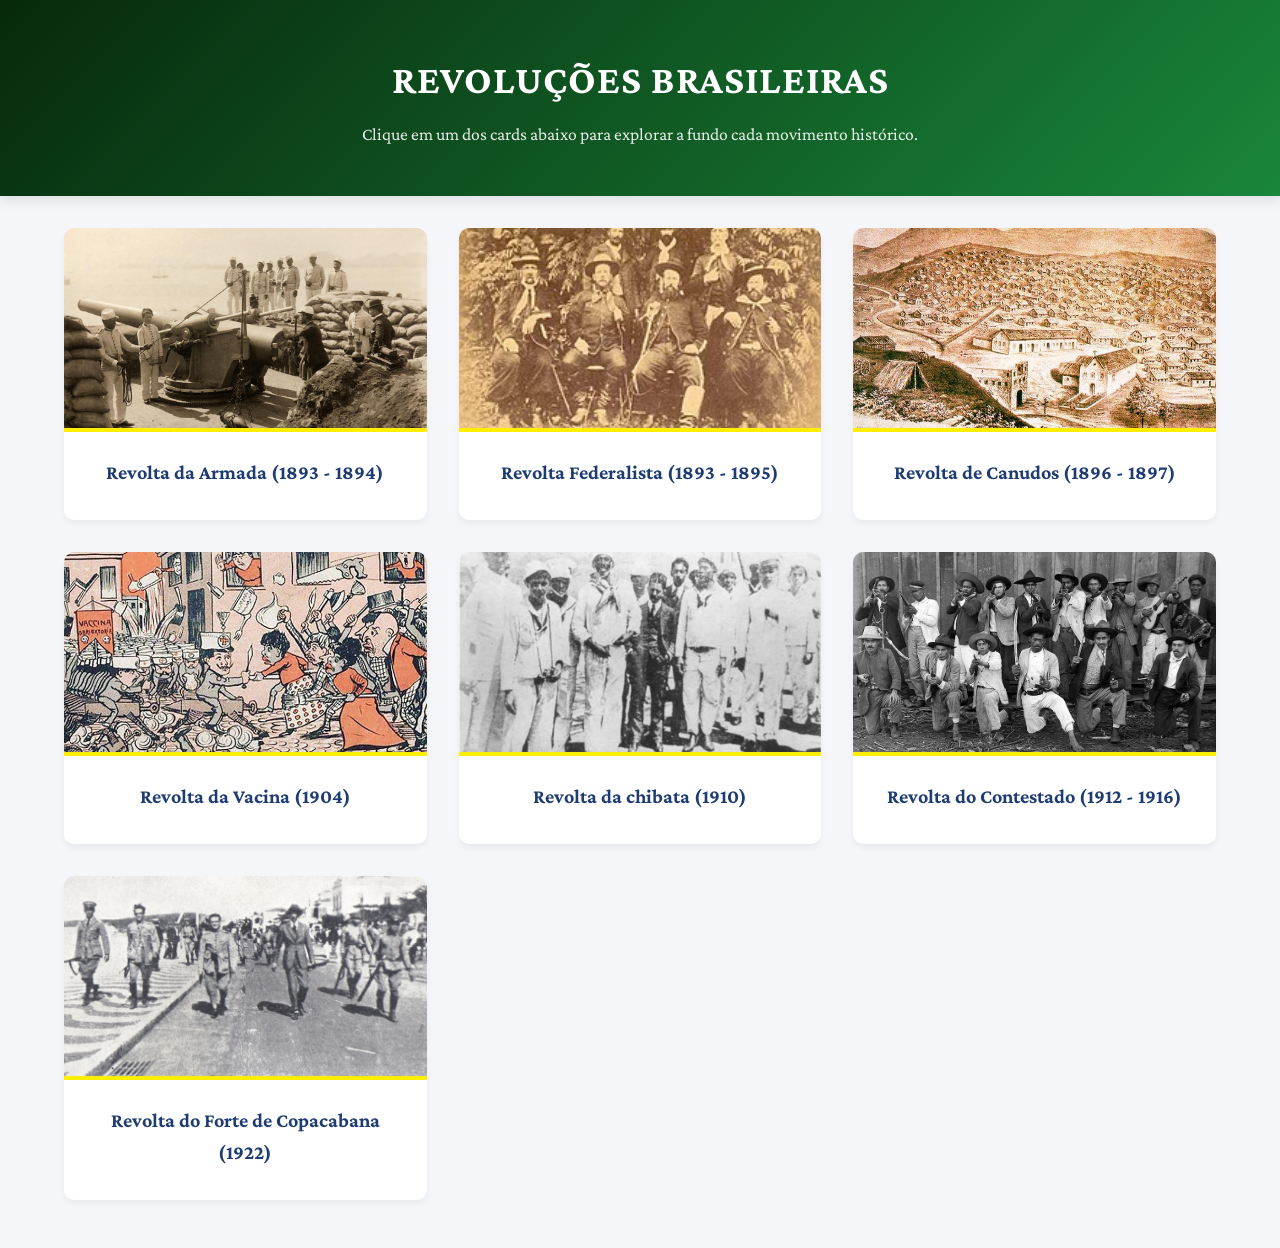
==== index.html @ 65ee49f2 "Add files via upload" ====
<!DOCTYPE html>
<html lang="pt-BR">
<head>
    <meta charset="UTF-8">
    <meta name="viewport" content="width=device-width, initial-scale=1.0">
    <title>Trabalho de História: Revoluções Brasileiras</title>
      <link rel="stylesheet" href="style2.css">
      <link href="https://fonts.googleapis.com/css2?family=UnifrakturMaguntia&family=Playfair+Display:ital,wght@0,400;0,700;0,900;1,400&family=Libre+Baskerville:ital,wght@0,400;0,700;1,400&display=swap" rel="stylesheet">
  <link href="https://fonts.googleapis.com/css2?family=Bodoni+Moda:ital,opsz,wght@0,6..96,400..900;1,6..96,400..900&family=Cormorant+Garamond:ital,wght@0,300..700;1,300..700&family=GFS+Didot&family=Libre+Bodoni:ital,wght@0,400..700;1,400..700&family=Lora:ital,wght@0,400..700;1,400..700&display=swap" rel="stylesheet">
  <link href="https://fonts.googleapis.com/css2?family=Playfair+Display:wght@400;700;900&family=Crimson+Pro:ital,wght@0,300;0,400;0,600;1,400&display=swap" rel="stylesheet" />

</head>
<body>

    <header>
        <h1>Revoluções Brasileiras</h1>
        <p>Clique em um dos cards abaixo para explorar a fundo cada movimento histórico.</p>
    </header>

    <main class="container">
        <section class="revolucoes-grid">

            <!-- CARD 1 -->
            <a href="https://davidev001.github.io/TrabalhoReal/#">
                <article class="revolucao-card">
                    <div class="img-container">
                        <img src="fotos/Revolta armada.jpg" alt="Revolta da Armada">
                    </div>
                    <div class="card-body">
                        <h2>Revolta da Armada (1893 - 1894)</h2>
                    </div>
                </article>
            </a>
            <!-- CARD 2 -->
            <a href="https://davidev001.github.io/TrabalhoReal/?aba=Revolta+Federalista">
                <article class="revolucao-card">
                    <div class="img-container">
                        <img src="fotos/Revolta federalista.jpg" alt="Conjuração Baiana">
                    </div>
                    <div class="card-body">
                        <h2>Revolta Federalista (1893 - 1895)</h2>
                    </div>
                </article>
            </a>

            <!-- CARD 3 -->
            <a href="https://davidev001.github.io/TrabalhoReal/?aba=Revolta+de+Canudos">
                <article class="revolucao-card">
                    <div class="img-container">
                        <img src="fotos/Canudos.png" alt="Revolução Pernambucana">
                    </div>
                    <div class="card-body">
                        <h2>Revolta de Canudos (1896 - 1897)</h2>
                    </div>
                </article>
            </a>

            <!-- CARD 4 -->
            <a href="https://davidev001.github.io/TrabalhoReal/?aba=Revolta+da+Vacina">
                <article class="revolucao-card">
                    <div class="img-container">
                        <img src="fotos/Vacina.png" alt="Confederação do Equador">
                    </div>
                    <div class="card-body">
                        <h2>Revolta da Vacina (1904)</h2>
                    </div>
                </article>
            </a>

            <!-- CARD 5 -->
            <a href="https://davidev001.github.io/TrabalhoReal/?aba=Revolta+da+Chibata">
                <article class="revolucao-card">
                    <div class="img-container">
                        <img src="fotos/chibatarevolta.jpg" alt="Guerra dos Farrapos">
                    </div>
                    <div class="card-body">
                        <h2>Revolta da chibata (1910)</h2>
                    </div>
                </article>
            </a>

            <!-- CARD 6 -->
            <a href="https://davidev001.github.io/TrabalhoReal/?aba=Revolta+do+Contestado">
                <article class="revolucao-card">
                    <div class="img-container">
                        <img src="fotos/imagem_materia.png" alt="Revolução de 1930">
                    </div>
                    <div class="card-body">
                        <h2>Revolta do Contestado (1912 - 1916)</h2>
                    </div>
                </article>
            </a>

            <!-- CARD 7 -->
            <a href="https://davidev001.github.io/TrabalhoReal/#Copacabanatotal">
                <article class="revolucao-card">
                    <div class="img-container">
                        <img src="fotos/Os_18_do_Forte.jpg" alt="Revolução Constitucionalista de 1932">
                    </div>
                    <div class="card-body">
                        <h2>Revolta do Forte de Copacabana (1922)</h2>
                    </div>
                </article>
            </a>

        </section>
    </main>

</body>
</html>
---- style2.css ----
/* Configurações Gerais de Estilo */
        * {
            margin: 0;
            padding: 0;
            box-sizing: border-box;
            font-family: 'Segoe UI', Tahoma, Geneva, Verdana, sans-serif;
        }

        body {
            background-color: #f4f6f9;
            color: #333;
            line-height: 1.6;
        }

        /* Cabeçalho */
        header {
            background: linear-gradient(135deg, #07290c 0%, #19863a 100%);
            color: #fff;
            text-align: center;
            padding: 3rem 1rem;
            margin-bottom: 2rem;
            box-shadow: 0 4px 12px rgba(0, 0, 0, 0.1);
        }

        header h1 {
            font-size: 2.5rem;
            margin-bottom: 0.5rem;
            text-transform: uppercase;
            letter-spacing: 1px;
            font-family: 'Crimson Pro', serif;
        }

        h2{
              font-family: 'Crimson Pro', serif;
        }

        header p {
            font-size: 1.1rem;
            opacity: 0.9;
            font-family: 'Crimson Pro', serif;
        }

        /* Container Principal */
        .container {
            max-width: 1200px;
            margin: 0 auto;
            padding: 0 1.5rem;
        }

        /* Grid das 7 Revoluções */
        .revolucoes-grid {
            display: grid;
            grid-template-columns: repeat(auto-fit, minmax(280px, 1fr));
            gap: 2rem;
            padding-bottom: 3rem;
        }

        /* Estilização dos Links/Cards */
        .card-link {
            text-decoration: none;
            color: inherit;
            display: block;
        }

        .revolucao-card {
            background-color: #fff;
            border-radius: 10px;
            overflow: hidden;
            box-shadow: 0 4px 6px rgba(0, 0, 0, 0.05);
            transition: transform 0.3s ease, box-shadow 0.3s ease;
            height: 100%;
            display: flex;
            flex-direction: column;
        }

        /* Efeito ao passar o mouse */
        .card-link:hover .revolucao-card {
            transform: translateY(-8px);
            box-shadow: 0 12px 20px rgba(0, 0, 0, 0.15);
        }

        /* Espaço para as Fotos */
        .img-container {
            width: 100%;
            height: 200px;
            background-color: #e2e8f0; /* Cor de fundo caso a imagem suma ou falhe */
            position: relative;
            overflow: hidden;
        }

        .img-container img {
            width: 100%;
            height: 100%;
            object-fit: cover; /* Garante que a foto preencha o espaço sem distorcer */
            transition: transform 0.3s ease;
        }

        .card-link:hover .img-container img {
            transform: scale(1.05); /* Zoom sutil na imagem ao passar o mouse */
        }

        /* Texto do Card */
        .card-body {
            padding: 1.5rem;
            text-align: center;
            flex-grow: 1;
            display: flex;
            flex-direction: column;
            justify-content: center;
            border-top: 4px solid #ffee00;
        }

        .card-body h2 {
            font-size: 1.25rem;
            color: #1e3c72;
            margin-bottom: 0.5rem;
        }

        /* Remove a linha de baixo de todos os links */
a {
    text-decoration: none;
    color: inherit; /* Opcional: faz o texto herdar a cor original dele e não ficar azul */
}
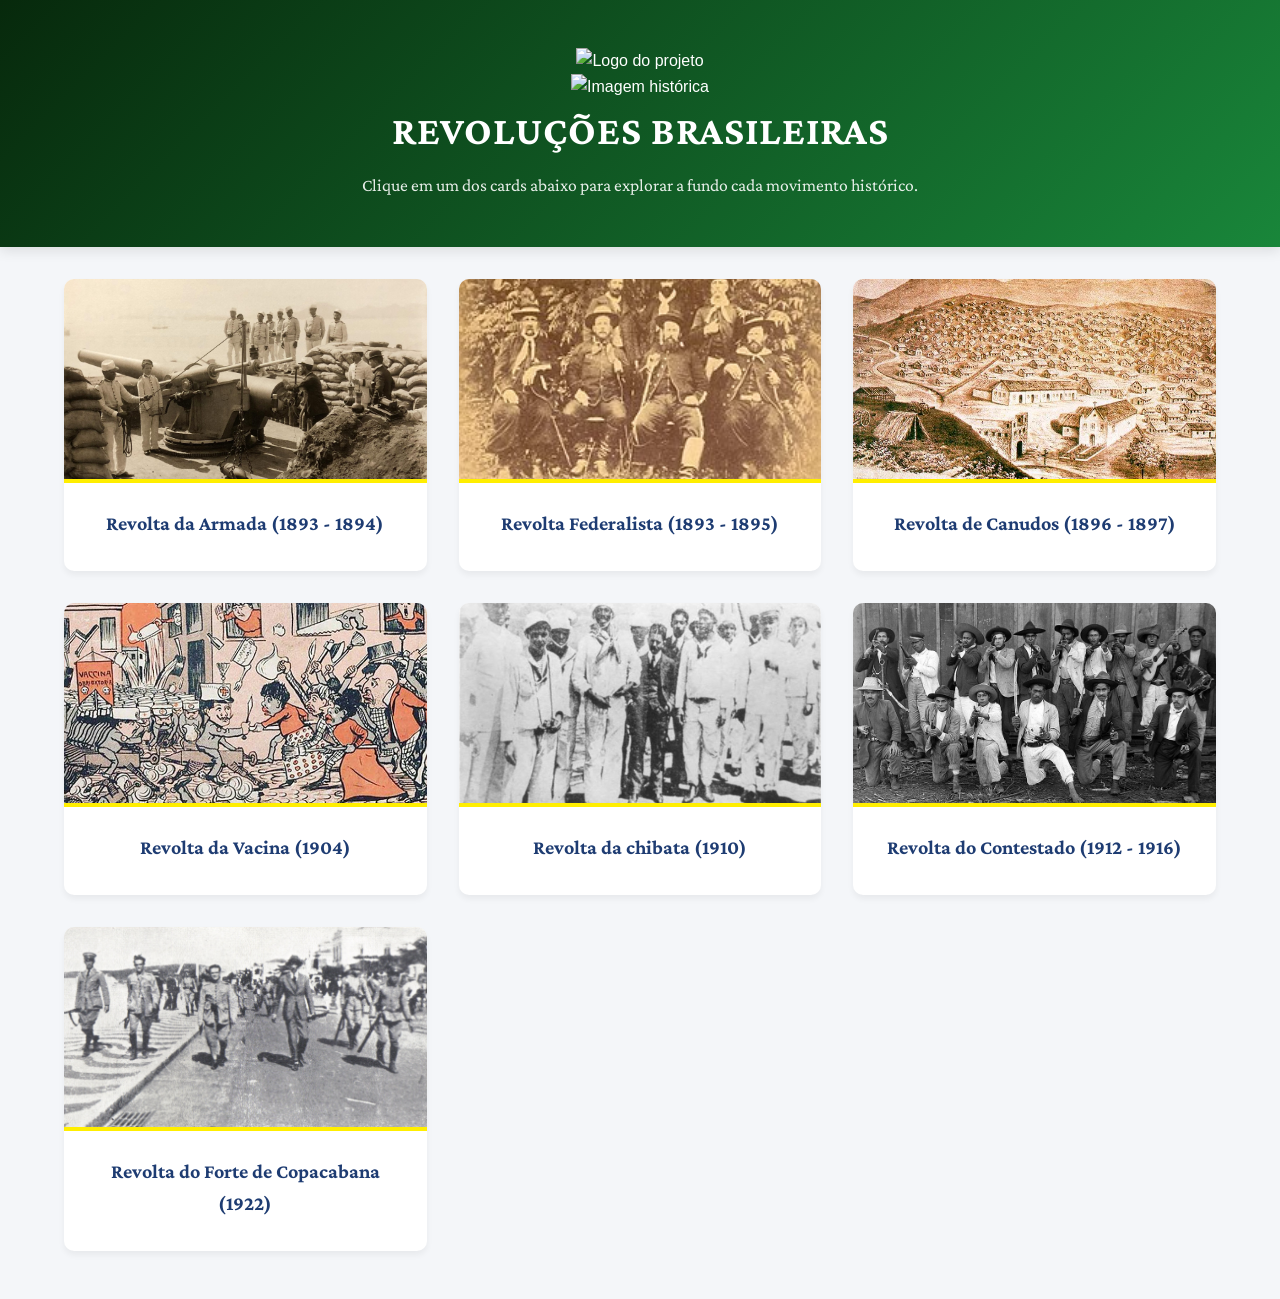
==== commit c56e64da: "Update index.html" ====
--- a/index.html
+++ b/index.html
@@ -4,24 +4,36 @@
     <meta charset="UTF-8">
     <meta name="viewport" content="width=device-width, initial-scale=1.0">
     <title>Trabalho de História: Revoluções Brasileiras</title>
-      <link rel="stylesheet" href="style2.css">
-      <link href="https://fonts.googleapis.com/css2?family=UnifrakturMaguntia&family=Playfair+Display:ital,wght@0,400;0,700;0,900;1,400&family=Libre+Baskerville:ital,wght@0,400;0,700;1,400&display=swap" rel="stylesheet">
-  <link href="https://fonts.googleapis.com/css2?family=Bodoni+Moda:ital,opsz,wght@0,6..96,400..900;1,6..96,400..900&family=Cormorant+Garamond:ital,wght@0,300..700;1,300..700&family=GFS+Didot&family=Libre+Bodoni:ital,wght@0,400..700;1,400..700&family=Lora:ital,wght@0,400..700;1,400..700&display=swap" rel="stylesheet">
-  <link href="https://fonts.googleapis.com/css2?family=Playfair+Display:wght@400;700;900&family=Crimson+Pro:ital,wght@0,300;0,400;0,600;1,400&display=swap" rel="stylesheet" />
-
+    <link rel="stylesheet" href="style2.css">
+    <link href="https://fonts.googleapis.com/css2?family=UnifrakturMaguntia&family=Playfair+Display:ital,wght@0,400;0,700;0,900;1,400&family=Libre+Baskerville:ital,wght@0,400;0,700;1,400&display=swap" rel="stylesheet">
+    <link href="https://fonts.googleapis.com/css2?family=Bodoni+Moda:ital,opsz,wght@0,6..96,400..900;1,6..96,400..900&family=Cormorant+Garamond:ital,wght@0,300..700;1,300..700&family=GFS+Didot&family=Libre+Bodoni:ital,wght@0,400..700;1,400..700&family=Lora:ital,wght@0,400..700;1,400..700&display=swap" rel="stylesheet">
+    <link href="https://fonts.googleapis.com/css2?family=Playfair+Display:wght@400;700;900&family=Crimson+Pro:ital,wght@0,300;0,400;0,600;1,400&display=swap" rel="stylesheet" />
 </head>
 <body>
 
     <header>
-        <h1>Revoluções Brasileiras</h1>
-        <p>Clique em um dos cards abaixo para explorar a fundo cada movimento histórico.</p>
+        <!-- Fotos posicionadas à esquerda -->
+        <div class="container-fotos-esquerda">
+            <div class="moldura-foto">
+                <img src="fotos/logo 2.jpg" alt="Logo do projeto">
+            </div>
+            <div class="moldura-foto">
+                <img src="fotos/images.png" alt="Imagem histórica">
+            </div>
+        </div>
+
+        <!-- Títulos do cabeçalho -->
+        <div class="header-texto">
+            <h1>Revoluções Brasileiras</h1>
+            <p>Clique em um dos cards abaixo para explorar a fundo cada movimento histórico.</p>
+        </div>
     </header>
 
     <main class="container">
         <section class="revolucoes-grid">
 
             <!-- CARD 1 -->
-            <a href="https://davidev001.github.io/TrabalhoReal/#">
+            <a class="card-link" href="https://davidev001.github.io/TrabalhoReal/#">
                 <article class="revolucao-card">
                     <div class="img-container">
                         <img src="fotos/Revolta armada.jpg" alt="Revolta da Armada">
@@ -31,11 +43,12 @@
                     </div>
                 </article>
             </a>
+
             <!-- CARD 2 -->
-            <a href="https://davidev001.github.io/TrabalhoReal/?aba=Revolta+Federalista">
+            <a class="card-link" href="https://davidev001.github.io/TrabalhoReal/?aba=Revolta+Federalista">
                 <article class="revolucao-card">
                     <div class="img-container">
-                        <img src="fotos/Revolta federalista.jpg" alt="Conjuração Baiana">
+                        <img src="fotos/Revolta federalista.jpg" alt="Revolta Federalista">
                     </div>
                     <div class="card-body">
                         <h2>Revolta Federalista (1893 - 1895)</h2>
@@ -44,10 +57,10 @@
             </a>
 
             <!-- CARD 3 -->
-            <a href="https://davidev001.github.io/TrabalhoReal/?aba=Revolta+de+Canudos">
+            <a class="card-link" href="https://davidev001.github.io/TrabalhoReal/?aba=Revolta+de+Canudos">
                 <article class="revolucao-card">
                     <div class="img-container">
-                        <img src="fotos/Canudos.png" alt="Revolução Pernambucana">
+                        <img src="fotos/Canudos.png" alt="Revolta de Canudos">
                     </div>
                     <div class="card-body">
                         <h2>Revolta de Canudos (1896 - 1897)</h2>
@@ -56,10 +69,10 @@
             </a>
 
             <!-- CARD 4 -->
-            <a href="https://davidev001.github.io/TrabalhoReal/?aba=Revolta+da+Vacina">
+            <a class="card-link" href="https://davidev001.github.io/TrabalhoReal/?aba=Revolta+da+Vacina">
                 <article class="revolucao-card">
                     <div class="img-container">
-                        <img src="fotos/Vacina.png" alt="Confederação do Equador">
+                        <img src="fotos/Vacina.png" alt="Revolta da Vacina">
                     </div>
                     <div class="card-body">
                         <h2>Revolta da Vacina (1904)</h2>
@@ -68,10 +81,10 @@
             </a>
 
             <!-- CARD 5 -->
-            <a href="https://davidev001.github.io/TrabalhoReal/?aba=Revolta+da+Chibata">
+            <a class="card-link" href="https://davidev001.github.io/TrabalhoReal/?aba=Revolta+da+Chibata">
                 <article class="revolucao-card">
                     <div class="img-container">
-                        <img src="fotos/chibatarevolta.jpg" alt="Guerra dos Farrapos">
+                        <img src="fotos/chibatarevolta.jpg" alt="Revolta da Chibata">
                     </div>
                     <div class="card-body">
                         <h2>Revolta da chibata (1910)</h2>
@@ -80,10 +93,10 @@
             </a>
 
             <!-- CARD 6 -->
-            <a href="https://davidev001.github.io/TrabalhoReal/?aba=Revolta+do+Contestado">
+            <a class="card-link" href="https://davidev001.github.io/TrabalhoReal/?aba=Revolta+do+Contestado">
                 <article class="revolucao-card">
                     <div class="img-container">
-                        <img src="fotos/imagem_materia.png" alt="Revolução de 1930">
+                        <img src="fotos/imagem_materia.png" alt="Revolta do Contestado">
                     </div>
                     <div class="card-body">
                         <h2>Revolta do Contestado (1912 - 1916)</h2>
@@ -92,10 +105,10 @@
             </a>
 
             <!-- CARD 7 -->
-            <a href="https://davidev001.github.io/TrabalhoReal/#Copacabanatotal">
+            <a class="card-link" href="https://davidev001.github.io/TrabalhoReal/#Copacabanatotal">
                 <article class="revolucao-card">
                     <div class="img-container">
-                        <img src="fotos/Os_18_do_Forte.jpg" alt="Revolução Constitucionalista de 1932">
+                        <img src="fotos/Os_18_do_Forte.jpg" alt="Revolta do Forte de Copacabana">
                     </div>
                     <div class="card-body">
                         <h2>Revolta do Forte de Copacabana (1922)</h2>
@@ -107,4 +120,4 @@
     </main>
 
 </body>
-</html>+</html>
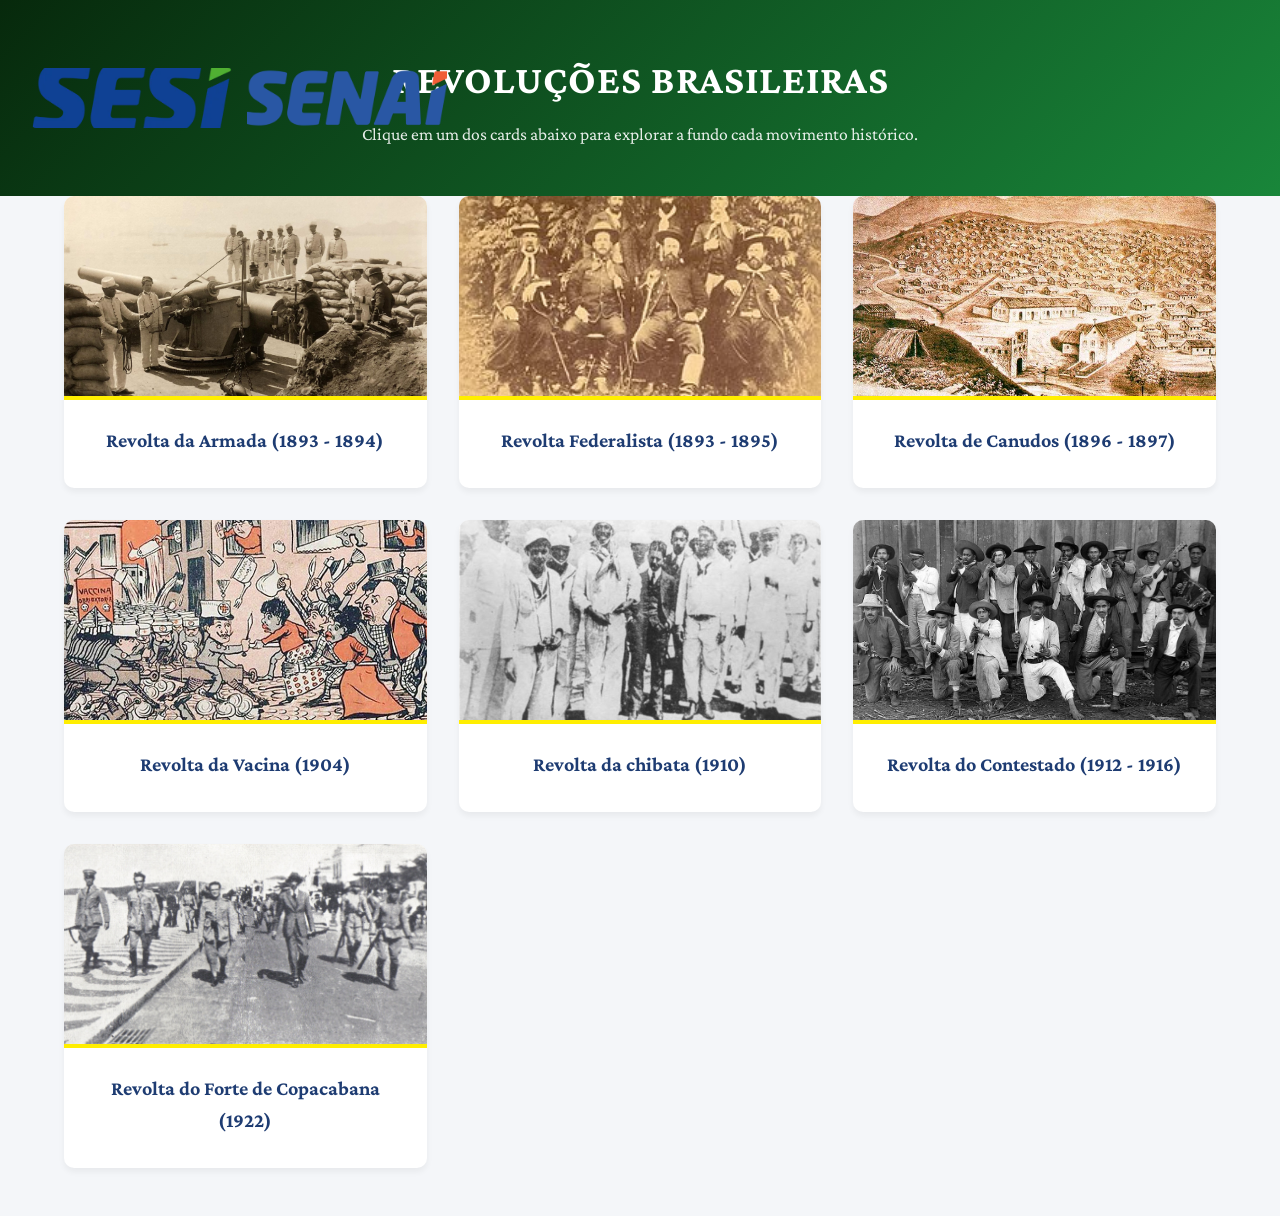
==== commit eee712c5: "Update index.html" ====
--- a/index.html
+++ b/index.html
@@ -12,15 +12,20 @@
 <body>
 
     <header>
-        <!-- Fotos posicionadas à esquerda -->
+        <!-- ============================================================
+             FOTOS DO CABEÇALHO — altere apenas o src= de cada imagem
+             ============================================================ -->
         <div class="container-fotos-esquerda">
+            <!-- Foto 1: troque o caminho abaixo pelo arquivo desejado -->
             <div class="moldura-foto">
                 <img src="fotos/logo 2.jpg" alt="Logo do projeto">
             </div>
+            <!-- Foto 2: troque o caminho abaixo pelo arquivo desejado -->
             <div class="moldura-foto">
                 <img src="fotos/images.png" alt="Imagem histórica">
             </div>
         </div>
+        <!-- ============================================================ -->
 
         <!-- Títulos do cabeçalho -->
         <div class="header-texto">
--- a/style2.css
+++ b/style2.css
@@ -1,123 +1,167 @@
-        /* Configurações Gerais de Estilo */
-        * {
-            margin: 0;
-            padding: 0;
-            box-sizing: border-box;
-            font-family: 'Segoe UI', Tahoma, Geneva, Verdana, sans-serif;
-        }
+/* Configurações Gerais de Estilo */
+* {
+    margin: 0;
+    padding: 0;
+    box-sizing: border-box;
+    font-family: 'Segoe UI', Tahoma, Geneva, Verdana, sans-serif;
+}
 
-        body {
-            background-color: #f4f6f9;
-            color: #333;
-            line-height: 1.6;
-        }
+body {
+    background-color: #f4f6f9;
+    color: #333;
+    line-height: 1.6;
+}
 
-        /* Cabeçalho */
-        header {
-            background: linear-gradient(135deg, #07290c 0%, #19863a 100%);
-            color: #fff;
-            text-align: center;
-            padding: 3rem 1rem;
-            margin-bottom: 2rem;
-            box-shadow: 0 4px 12px rgba(0, 0, 0, 0.1);
-        }
+/* Container das Fotos Alinhado à Esquerda */
+.container-fotos-esquerda {
+    position: absolute;
+    left: 2rem;
+    top: 50%;
+    transform: translateY(-50%);
+    display: flex;
+    gap: 15px; /* Espaço entre as duas fotos */
+    z-index: 10;
+}
 
-        header h1 {
-            font-size: 2.5rem;
-            margin-bottom: 0.5rem;
-            text-transform: uppercase;
-            letter-spacing: 1px;
-            font-family: 'Crimson Pro', serif;
-        }
+/* Moldura retangular com borda amarela */
+.moldura-foto {
+    width: 200px;           /* Largura do retângulo */
+    height: 60px;           /* Altura do retângulo */
+    border-radius: 4px;     /* Curvinha leve nos cantos */
+    overflow: hidden;       /* Garante que nada da foto passe da borda da moldura */
+    display: flex;          /* Flexbox para ajudar no alinhamento interno */
+}
 
-        h2{
-              font-family: 'Crimson Pro', serif;
-        }
+.moldura-foto img {
+    width: 100%;
+    height: 100%;
+    object-fit: cover;      /* Preenche todo o espaço de 200x90px sem distorcer a imagem */
+    object-position: center; /* Garante que a foto fique centralizada */
+    display: block;
+}
 
-        header p {
-            font-size: 1.1rem;
-            opacity: 0.9;
-            font-family: 'Crimson Pro', serif;
-        }
+/* Ajuste no Header para o título não bater nas fotos */
+header {
+    background: linear-gradient(135deg, #07290c 0%, #19863a 100%);
+    color: #fff;
+    text-align: center;
+    padding: 3rem 1.5rem;
+    position: relative;
+    display: flex;
+    align-items: center;
+    justify-content: center;
+    min-height: 180px;
+}
 
-        /* Container Principal */
-        .container {
-            max-width: 1200px;
-            margin: 0 auto;
-            padding: 0 1.5rem;
-        }
+/* Container do Texto do Header */
+.header-texto {
+    max-width: 700px;
+}
 
-        /* Grid das 7 Revoluções */
-        .revolucoes-grid {
-            display: grid;
-            grid-template-columns: repeat(auto-fit, minmax(280px, 1fr));
-            gap: 2rem;
-            padding-bottom: 3rem;
-        }
+header h1 {
+    font-size: 2.5rem;
+    margin-bottom: 0.5rem;
+    text-transform: uppercase;
+    letter-spacing: 1px;
+    font-family: 'Crimson Pro', serif;
+}
 
-        /* Estilização dos Links/Cards */
-        .card-link {
-            text-decoration: none;
-            color: inherit;
-            display: block;
-        }
+h2 {
+    font-family: 'Crimson Pro', serif;
+}
 
-        .revolucao-card {
-            background-color: #fff;
-            border-radius: 10px;
-            overflow: hidden;
-            box-shadow: 0 4px 6px rgba(0, 0, 0, 0.05);
-            transition: transform 0.3s ease, box-shadow 0.3s ease;
-            height: 100%;
-            display: flex;
-            flex-direction: column;
-        }
+header p {
+    font-size: 1.1rem;
+    opacity: 0.9;
+    font-family: 'Crimson Pro', serif;
+}
 
-        /* Efeito ao passar o mouse */
-        .card-link:hover .revolucao-card {
-            transform: translateY(-8px);
-            box-shadow: 0 12px 20px rgba(0, 0, 0, 0.15);
-        }
+/* Container Principal */
+.container {
+    max-width: 1200px;
+    margin: 0 auto;
+    padding: 0 1.5rem;
+}
 
-        /* Espaço para as Fotos */
-        .img-container {
-            width: 100%;
-            height: 200px;
-            background-color: #e2e8f0; /* Cor de fundo caso a imagem suma ou falhe */
-            position: relative;
-            overflow: hidden;
-        }
+/* Grid das 7 Revoluções */
+.revolucoes-grid {
+    display: grid;
+    grid-template-columns: repeat(auto-fit, minmax(280px, 1fr));
+    gap: 2rem;
+    padding-bottom: 3rem;
+}
 
-        .img-container img {
-            width: 100%;
-            height: 100%;
-            object-fit: cover; /* Garante que a foto preencha o espaço sem distorcer */
-            transition: transform 0.3s ease;
-        }
+/* Estilização dos Links/Cards */
+.card-link {
+    text-decoration: none;
+    color: inherit;
+    display: block;
+}
 
-        .card-link:hover .img-container img {
-            transform: scale(1.05); /* Zoom sutil na imagem ao passar o mouse */
-        }
+.revolucao-card {
+    background-color: #fff;
+    border-radius: 10px;
+    overflow: hidden;
+    box-shadow: 0 4px 6px rgba(0, 0, 0, 0.05);
+    transition: transform 0.3s ease, box-shadow 0.3s ease;
+    height: 100%;
+    display: flex;
+    flex-direction: column;
+}
 
-        /* Texto do Card */
-        .card-body {
-            padding: 1.5rem;
-            text-align: center;
-            flex-grow: 1;
-            display: flex;
-            flex-direction: column;
-            justify-content: center;
-            border-top: 4px solid #ffee00;
-        }
+/* Efeito ao passar o mouse (Agora funcionando com a classe aplicada) */
+.card-link:hover .revolucao-card {
+    transform: translateY(-8px);
+    box-shadow: 0 12px 20px rgba(0, 0, 0, 0.15);
+}
 
-        .card-body h2 {
-            font-size: 1.25rem;
-            color: #1e3c72;
-            margin-bottom: 0.5rem;
-        }
+/* Espaço para as Fotos */
+.img-container {
+    width: 100%;
+    height: 200px;
+    background-color: #e2e8f0; 
+    position: relative;
+    overflow: hidden;
+}
 
-        /* Remove a linha de baixo de todos os links */
-a {
-    text-decoration: none;
-    color: inherit; /* Opcional: faz o texto herdar a cor original dele e não ficar azul */
-}+.img-container img {
+    width: 100%;
+    height: 100%;
+    object-fit: cover; 
+    transition: transform 0.3s ease;
+}
+
+.card-link:hover .img-container img {
+    transform: scale(1.05); 
+}
+
+/* Texto do Card */
+.card-body {
+    padding: 1.5rem;
+    text-align: center;
+    flex-grow: 1;
+    display: flex;
+    flex-direction: column;
+    justify-content: center;
+    border-top: 4px solid #ffee00;
+}
+
+.card-body h2 {
+    font-size: 1.25rem;
+    color: #1e3c72;
+    margin-bottom: 0.5rem;
+}
+
+/* Responsividade: impede que as fotos fiquem em cima do texto em telas de celular */
+@media (max-width: 768px) {
+    header {
+        flex-direction: column;
+        padding: 2rem 1rem;
+    }
+    .container-fotos-esquerda {
+        position: static;
+        transform: none;
+        margin-bottom: 1.5rem;
+        justify-content: center;
+    }
+}
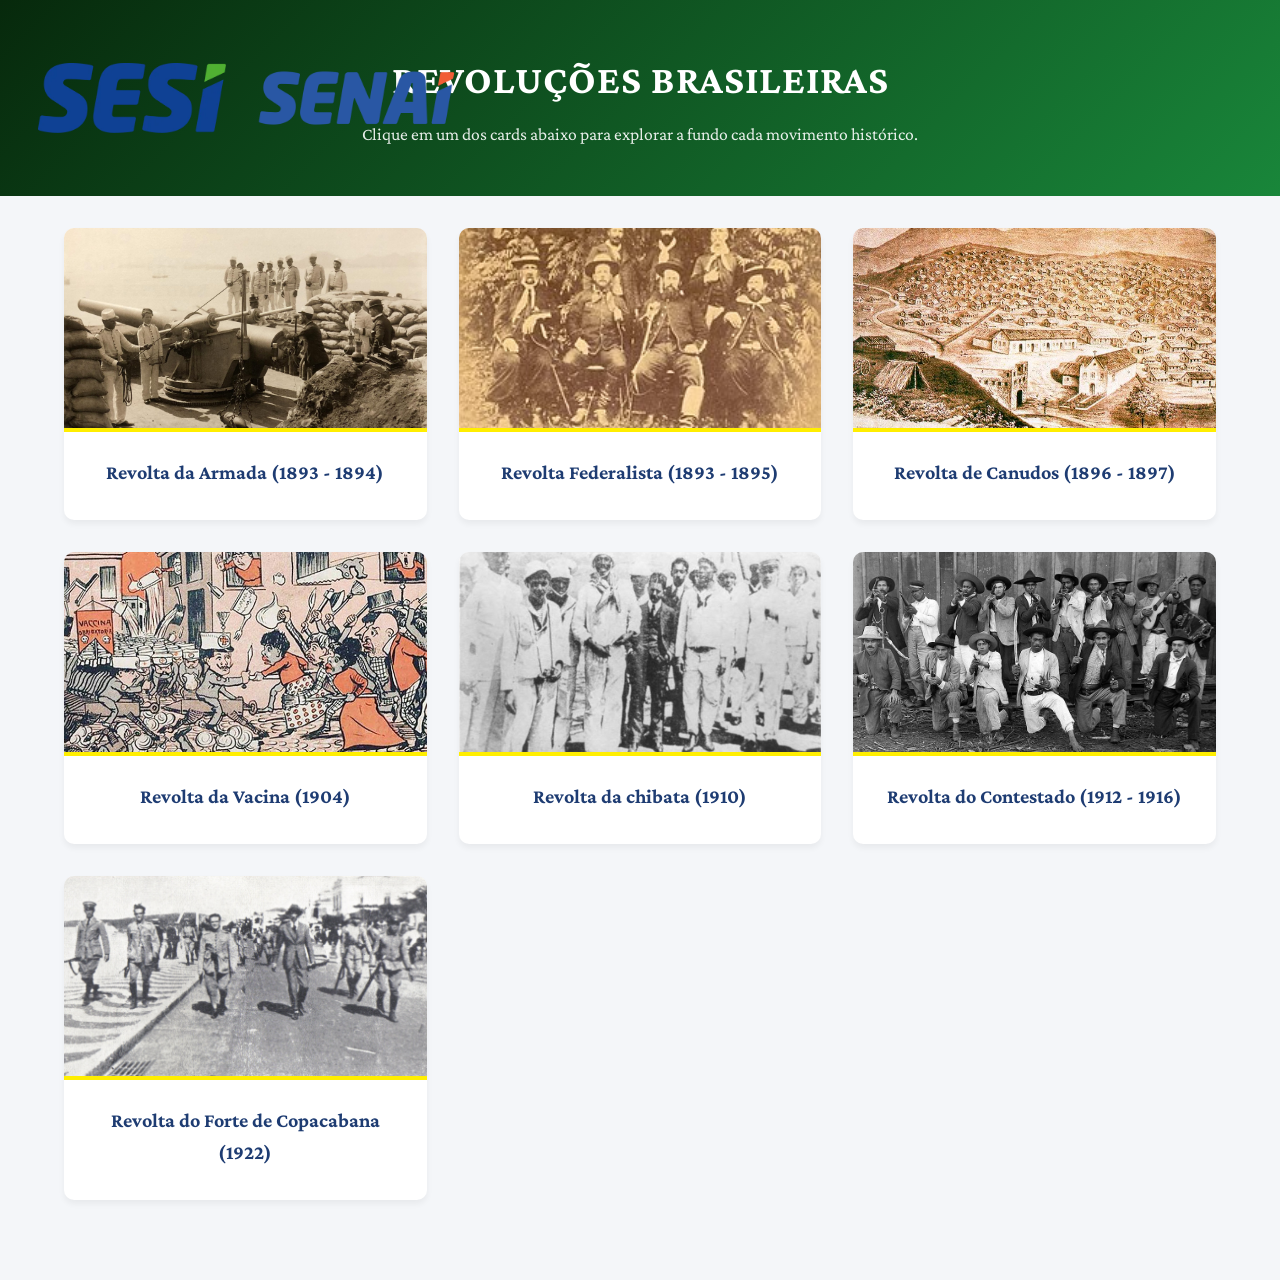
==== commit d67431d7: "Atualizar o index.html" ====
--- a/index.html
+++ b/index.html
@@ -1,128 +1,128 @@
-<!DOCTYPE html>
-<html lang="pt-BR">
-<head>
-    <meta charset="UTF-8">
-    <meta name="viewport" content="width=device-width, initial-scale=1.0">
-    <title>Trabalho de História: Revoluções Brasileiras</title>
-    <link rel="stylesheet" href="style2.css">
-    <link href="https://fonts.googleapis.com/css2?family=UnifrakturMaguntia&family=Playfair+Display:ital,wght@0,400;0,700;0,900;1,400&family=Libre+Baskerville:ital,wght@0,400;0,700;1,400&display=swap" rel="stylesheet">
-    <link href="https://fonts.googleapis.com/css2?family=Bodoni+Moda:ital,opsz,wght@0,6..96,400..900;1,6..96,400..900&family=Cormorant+Garamond:ital,wght@0,300..700;1,300..700&family=GFS+Didot&family=Libre+Bodoni:ital,wght@0,400..700;1,400..700&family=Lora:ital,wght@0,400..700;1,400..700&display=swap" rel="stylesheet">
-    <link href="https://fonts.googleapis.com/css2?family=Playfair+Display:wght@400;700;900&family=Crimson+Pro:ital,wght@0,300;0,400;0,600;1,400&display=swap" rel="stylesheet" />
-</head>
-<body>
-
-    <header>
-        <!-- ============================================================
-             FOTOS DO CABEÇALHO — altere apenas o src= de cada imagem
-             ============================================================ -->
-        <div class="container-fotos-esquerda">
-            <!-- Foto 1: troque o caminho abaixo pelo arquivo desejado -->
-            <div class="moldura-foto">
-                <img src="fotos/logo 2.jpg" alt="Logo do projeto">
-            </div>
-            <!-- Foto 2: troque o caminho abaixo pelo arquivo desejado -->
-            <div class="moldura-foto">
-                <img src="fotos/images.png" alt="Imagem histórica">
-            </div>
-        </div>
-        <!-- ============================================================ -->
-
-        <!-- Títulos do cabeçalho -->
-        <div class="header-texto">
-            <h1>Revoluções Brasileiras</h1>
-            <p>Clique em um dos cards abaixo para explorar a fundo cada movimento histórico.</p>
-        </div>
-    </header>
-
-    <main class="container">
-        <section class="revolucoes-grid">
-
-            <!-- CARD 1 -->
-            <a class="card-link" href="https://davidev001.github.io/TrabalhoReal/#">
-                <article class="revolucao-card">
-                    <div class="img-container">
-                        <img src="fotos/Revolta armada.jpg" alt="Revolta da Armada">
-                    </div>
-                    <div class="card-body">
-                        <h2>Revolta da Armada (1893 - 1894)</h2>
-                    </div>
-                </article>
-            </a>
-
-            <!-- CARD 2 -->
-            <a class="card-link" href="https://davidev001.github.io/TrabalhoReal/?aba=Revolta+Federalista">
-                <article class="revolucao-card">
-                    <div class="img-container">
-                        <img src="fotos/Revolta federalista.jpg" alt="Revolta Federalista">
-                    </div>
-                    <div class="card-body">
-                        <h2>Revolta Federalista (1893 - 1895)</h2>
-                    </div>
-                </article>
-            </a>
-
-            <!-- CARD 3 -->
-            <a class="card-link" href="https://davidev001.github.io/TrabalhoReal/?aba=Revolta+de+Canudos">
-                <article class="revolucao-card">
-                    <div class="img-container">
-                        <img src="fotos/Canudos.png" alt="Revolta de Canudos">
-                    </div>
-                    <div class="card-body">
-                        <h2>Revolta de Canudos (1896 - 1897)</h2>
-                    </div>
-                </article>
-            </a>
-
-            <!-- CARD 4 -->
-            <a class="card-link" href="https://davidev001.github.io/TrabalhoReal/?aba=Revolta+da+Vacina">
-                <article class="revolucao-card">
-                    <div class="img-container">
-                        <img src="fotos/Vacina.png" alt="Revolta da Vacina">
-                    </div>
-                    <div class="card-body">
-                        <h2>Revolta da Vacina (1904)</h2>
-                    </div>
-                </article>
-            </a>
-
-            <!-- CARD 5 -->
-            <a class="card-link" href="https://davidev001.github.io/TrabalhoReal/?aba=Revolta+da+Chibata">
-                <article class="revolucao-card">
-                    <div class="img-container">
-                        <img src="fotos/chibatarevolta.jpg" alt="Revolta da Chibata">
-                    </div>
-                    <div class="card-body">
-                        <h2>Revolta da chibata (1910)</h2>
-                    </div>
-                </article>
-            </a>
-
-            <!-- CARD 6 -->
-            <a class="card-link" href="https://davidev001.github.io/TrabalhoReal/?aba=Revolta+do+Contestado">
-                <article class="revolucao-card">
-                    <div class="img-container">
-                        <img src="fotos/imagem_materia.png" alt="Revolta do Contestado">
-                    </div>
-                    <div class="card-body">
-                        <h2>Revolta do Contestado (1912 - 1916)</h2>
-                    </div>
-                </article>
-            </a>
-
-            <!-- CARD 7 -->
-            <a class="card-link" href="https://davidev001.github.io/TrabalhoReal/#Copacabanatotal">
-                <article class="revolucao-card">
-                    <div class="img-container">
-                        <img src="fotos/Os_18_do_Forte.jpg" alt="Revolta do Forte de Copacabana">
-                    </div>
-                    <div class="card-body">
-                        <h2>Revolta do Forte de Copacabana (1922)</h2>
-                    </div>
-                </article>
-            </a>
-
-        </section>
-    </main>
-
-</body>
-</html>
+<!DOCTYPE html>
+<html lang="pt-BR">
+<head>
+    <meta charset="UTF-8">
+    <meta name="viewport" content="width=device-width, initial-scale=1.0">
+    <title>Trabalho de História: Revoluções Brasileiras</title>
+    <link rel="stylesheet" href="style2.css">
+    <link href="https://fonts.googleapis.com/css2?family=UnifrakturMaguntia&family=Playfair+Display:ital,wght@0,400;0,700;0,900;1,400&family=Libre+Baskerville:ital,wght@0,400;0,700;1,400&display=swap" rel="stylesheet">
+    <link href="https://fonts.googleapis.com/css2?family=Bodoni+Moda:ital,opsz,wght@0,6..96,400..900;1,6..96,400..900&family=Cormorant+Garamond:ital,wght@0,300..700;1,300..700&family=GFS+Didot&family=Libre+Bodoni:ital,wght@0,400..700;1,400..700&family=Lora:ital,wght@0,400..700;1,400..700&display=swap" rel="stylesheet">
+    <link href="https://fonts.googleapis.com/css2?family=Playfair+Display:wght@400;700;900&family=Crimson+Pro:ital,wght@0,300;0,400;0,600;1,400&display=swap" rel="stylesheet" />
+</head>
+<body>
+
+    <header>
+        <!-- ============================================================
+             FOTOS DO CABEÇALHO — altere apenas o src= de cada imagem
+             ============================================================ -->
+        <div class="container-fotos-esquerda">
+            <!-- Foto 1: troque o caminho abaixo pelo arquivo desejado -->
+            <div class="moldura-foto">
+                <img src="fotos/logo 2.jpg" alt="Logo do projeto">
+            </div>
+            <!-- Foto 2: troque o caminho abaixo pelo arquivo desejado -->
+            <div class="moldura-foto">
+                <img src="fotos/images.png" alt="Imagem histórica">
+            </div>
+        </div>
+        <!-- ============================================================ -->
+
+        <!-- Títulos do cabeçalho -->
+        <div class="header-texto">
+            <h1>Revoluções Brasileiras</h1>
+            <p>Clique em um dos cards abaixo para explorar a fundo cada movimento histórico.</p>
+        </div>
+    </header>
+
+    <main class="container">
+        <section class="revolucoes-grid">
+
+            <!-- CARD 1 -->
+            <a class="card-link" href="https://davidev001.github.io/TrabalhoReal/#">
+                <article class="revolucao-card">
+                    <div class="img-container">
+                        <img src="fotos/Revolta armada.jpg" alt="Revolta da Armada">
+                    </div>
+                    <div class="card-body">
+                        <h2>Revolta da Armada (1893 - 1894)</h2>
+                    </div>
+                </article>
+            </a>
+
+            <!-- CARD 2 -->
+            <a class="card-link" href="https://davidev001.github.io/TrabalhoReal/?aba=Revolta+Federalista">
+                <article class="revolucao-card">
+                    <div class="img-container">
+                        <img src="fotos/Revolta federalista.jpg" alt="Revolta Federalista">
+                    </div>
+                    <div class="card-body">
+                        <h2>Revolta Federalista (1893 - 1895)</h2>
+                    </div>
+                </article>
+            </a>
+
+            <!-- CARD 3 -->
+            <a class="card-link" href="https://davidev001.github.io/TrabalhoReal/?aba=Revolta+de+Canudos">
+                <article class="revolucao-card">
+                    <div class="img-container">
+                        <img src="fotos/Canudos.png" alt="Revolta de Canudos">
+                    </div>
+                    <div class="card-body">
+                        <h2>Revolta de Canudos (1896 - 1897)</h2>
+                    </div>
+                </article>
+            </a>
+
+            <!-- CARD 4 -->
+            <a class="card-link" href="https://davidev001.github.io/TrabalhoReal/?aba=Revolta+da+Vacina">
+                <article class="revolucao-card">
+                    <div class="img-container">
+                        <img src="fotos/Vacina.png" alt="Revolta da Vacina">
+                    </div>
+                    <div class="card-body">
+                        <h2>Revolta da Vacina (1904)</h2>
+                    </div>
+                </article>
+            </a>
+
+            <!-- CARD 5 -->
+            <a class="card-link" href="https://davidev001.github.io/TrabalhoReal/?aba=Revolta+da+Chibata">
+                <article class="revolucao-card">
+                    <div class="img-container">
+                        <img src="fotos/chibatarevolta.jpg" alt="Revolta da Chibata">
+                    </div>
+                    <div class="card-body">
+                        <h2>Revolta da chibata (1910)</h2>
+                    </div>
+                </article>
+            </a>
+
+            <!-- CARD 6 -->
+            <a class="card-link" href="https://davidev001.github.io/TrabalhoReal/?aba=Revolta+do+Contestado">
+                <article class="revolucao-card">
+                    <div class="img-container">
+                        <img src="fotos/imagem_materia.png" alt="Revolta do Contestado">
+                    </div>
+                    <div class="card-body">
+                        <h2>Revolta do Contestado (1912 - 1916)</h2>
+                    </div>
+                </article>
+            </a>
+
+            <!-- CARD 7 -->
+            <a class="card-link" href="https://davidev001.github.io/TrabalhoReal/#Copacabanatotal">
+                <article class="revolucao-card">
+                    <div class="img-container">
+                        <img src="fotos/Os_18_do_Forte.jpg" alt="Revolta do Forte de Copacabana">
+                    </div>
+                    <div class="card-body">
+                        <h2>Revolta do Forte de Copacabana (1922)</h2>
+                    </div>
+                </article>
+            </a>
+
+        </section>
+    </main>
+
+</body>
+</html>
--- a/style2.css
+++ b/style2.css
@@ -1,167 +1,165 @@
-/* Configurações Gerais de Estilo */
-* {
-    margin: 0;
-    padding: 0;
-    box-sizing: border-box;
-    font-family: 'Segoe UI', Tahoma, Geneva, Verdana, sans-serif;
-}
-
-body {
-    background-color: #f4f6f9;
-    color: #333;
-    line-height: 1.6;
-}
-
-/* Container das Fotos Alinhado à Esquerda */
-.container-fotos-esquerda {
-    position: absolute;
-    left: 2rem;
-    top: 50%;
-    transform: translateY(-50%);
-    display: flex;
-    gap: 15px; /* Espaço entre as duas fotos */
-    z-index: 10;
-}
-
-/* Moldura retangular com borda amarela */
-.moldura-foto {
-    width: 200px;           /* Largura do retângulo */
-    height: 60px;           /* Altura do retângulo */
-    border-radius: 4px;     /* Curvinha leve nos cantos */
-    overflow: hidden;       /* Garante que nada da foto passe da borda da moldura */
-    display: flex;          /* Flexbox para ajudar no alinhamento interno */
-}
-
-.moldura-foto img {
-    width: 100%;
-    height: 100%;
-    object-fit: cover;      /* Preenche todo o espaço de 200x90px sem distorcer a imagem */
-    object-position: center; /* Garante que a foto fique centralizada */
-    display: block;
-}
-
-/* Ajuste no Header para o título não bater nas fotos */
-header {
-    background: linear-gradient(135deg, #07290c 0%, #19863a 100%);
-    color: #fff;
-    text-align: center;
-    padding: 3rem 1.5rem;
-    position: relative;
-    display: flex;
-    align-items: center;
-    justify-content: center;
-    min-height: 180px;
-}
-
-/* Container do Texto do Header */
-.header-texto {
-    max-width: 700px;
-}
-
-header h1 {
-    font-size: 2.5rem;
-    margin-bottom: 0.5rem;
-    text-transform: uppercase;
-    letter-spacing: 1px;
-    font-family: 'Crimson Pro', serif;
-}
-
-h2 {
-    font-family: 'Crimson Pro', serif;
-}
-
-header p {
-    font-size: 1.1rem;
-    opacity: 0.9;
-    font-family: 'Crimson Pro', serif;
-}
-
-/* Container Principal */
-.container {
-    max-width: 1200px;
-    margin: 0 auto;
-    padding: 0 1.5rem;
-}
-
-/* Grid das 7 Revoluções */
-.revolucoes-grid {
-    display: grid;
-    grid-template-columns: repeat(auto-fit, minmax(280px, 1fr));
-    gap: 2rem;
-    padding-bottom: 3rem;
-}
-
-/* Estilização dos Links/Cards */
-.card-link {
-    text-decoration: none;
-    color: inherit;
-    display: block;
-}
-
-.revolucao-card {
-    background-color: #fff;
-    border-radius: 10px;
-    overflow: hidden;
-    box-shadow: 0 4px 6px rgba(0, 0, 0, 0.05);
-    transition: transform 0.3s ease, box-shadow 0.3s ease;
-    height: 100%;
-    display: flex;
-    flex-direction: column;
-}
-
-/* Efeito ao passar o mouse (Agora funcionando com a classe aplicada) */
-.card-link:hover .revolucao-card {
-    transform: translateY(-8px);
-    box-shadow: 0 12px 20px rgba(0, 0, 0, 0.15);
-}
-
-/* Espaço para as Fotos */
-.img-container {
-    width: 100%;
-    height: 200px;
-    background-color: #e2e8f0; 
-    position: relative;
-    overflow: hidden;
-}
-
-.img-container img {
-    width: 100%;
-    height: 100%;
-    object-fit: cover; 
-    transition: transform 0.3s ease;
-}
-
-.card-link:hover .img-container img {
-    transform: scale(1.05); 
-}
-
-/* Texto do Card */
-.card-body {
-    padding: 1.5rem;
-    text-align: center;
-    flex-grow: 1;
-    display: flex;
-    flex-direction: column;
-    justify-content: center;
-    border-top: 4px solid #ffee00;
-}
-
-.card-body h2 {
-    font-size: 1.25rem;
-    color: #1e3c72;
-    margin-bottom: 0.5rem;
-}
-
-/* Responsividade: impede que as fotos fiquem em cima do texto em telas de celular */
-@media (max-width: 768px) {
-    header {
-        flex-direction: column;
-        padding: 2rem 1rem;
-    }
-    .container-fotos-esquerda {
-        position: static;
-        transform: none;
-        margin-bottom: 1.5rem;
-        justify-content: center;
-    }
-}
+/* Configurações Gerais de Estilo */
+* {
+    margin: 0;
+    padding: 0;
+    box-sizing: border-box;
+    font-family: 'Segoe UI', Tahoma, Geneva, Verdana, sans-serif;
+}
+
+body {
+    background-color: #f4f6f9;
+    color: #333;
+    line-height: 1.6;
+}
+
+/* Container das Fotos Alinhado à Esquerda */
+.container-fotos-esquerda {
+    position: absolute;
+    left: 2rem;
+    top: 50%;
+    transform: translateY(-50%);
+    display: flex;
+    gap: 25px;
+    z-index: 10;
+}
+
+.moldura-foto {
+    width: 200px;
+    height: 70px;
+    overflow: hidden;
+    display: flex;
+    background-color: transparent; /* ou a cor que preferir no espaço vazio */
+}
+
+.moldura-foto img {
+    width: 100%;
+    height: 100%;
+    object-fit: contain;      /* ← mostra a imagem inteira, sem corte */
+    object-position: center;
+}
+
+/* Ajuste no Header para o título não bater nas fotos */
+header {
+    background: linear-gradient(135deg, #07290c 0%, #19863a 100%);
+    color: #fff;
+    text-align: center;
+    padding: 3rem 1.5rem;
+    position: relative;
+    display: flex;
+    align-items: center;
+    justify-content: center;
+    min-height: 180px;
+}
+
+/* Container do Texto do Header */
+.header-texto {
+    max-width: 700px;
+}
+
+header h1 {
+    font-size: 2.5rem;
+    margin-bottom: 0.5rem;
+    text-transform: uppercase;
+    letter-spacing: 1px;
+    font-family: 'Crimson Pro', serif;
+}
+
+h2 {
+    font-family: 'Crimson Pro', serif;
+}
+
+header p {
+    font-size: 1.1rem;
+    opacity: 0.9;
+    font-family: 'Crimson Pro', serif;
+}
+
+/* Container Principal */
+.container {
+    max-width: 1200px;
+    margin: 0 auto;
+    padding: 2rem 1.5rem;
+}
+
+/* Grid das 7 Revoluções */
+.revolucoes-grid {
+    display: grid;
+    grid-template-columns: repeat(auto-fit, minmax(280px, 1fr));
+    gap: 2rem;
+    padding-bottom: 3rem;
+}
+
+/* Estilização dos Links/Cards */
+.card-link {
+    text-decoration: none;
+    color: inherit;
+    display: block;
+}
+
+.revolucao-card {
+    background-color: #fff;
+    border-radius: 10px;
+    overflow: hidden;
+    box-shadow: 0 4px 6px rgba(0, 0, 0, 0.05);
+    transition: transform 0.3s ease, box-shadow 0.3s ease;
+    height: 100%;
+    display: flex;
+    flex-direction: column;
+}
+
+/* Efeito ao passar o mouse (Agora funcionando com a classe aplicada) */
+.card-link:hover .revolucao-card {
+    transform: translateY(-8px);
+    box-shadow: 0 12px 20px rgba(0, 0, 0, 0.15);
+}
+
+/* Espaço para as Fotos */
+.img-container {
+    width: 100%;
+    height: 200px;
+    background-color: #e2e8f0; 
+    position: relative;
+    overflow: hidden;
+}
+
+.img-container img {
+    width: 100%;
+    height: 100%;
+    object-fit: cover; 
+    transition: transform 0.3s ease;
+}
+
+.card-link:hover .img-container img {
+    transform: scale(1.05); 
+}
+
+/* Texto do Card */
+.card-body {
+    padding: 1.5rem;
+    text-align: center;
+    flex-grow: 1;
+    display: flex;
+    flex-direction: column;
+    justify-content: center;
+    border-top: 4px solid #ffee00;
+}
+
+.card-body h2 {
+    font-size: 1.25rem;
+    color: #1e3c72;
+    margin-bottom: 0.5rem;
+}
+
+/* Responsividade: impede que as fotos fiquem em cima do texto em telas de celular */
+@media (max-width: 768px) {
+    header {
+        flex-direction: column;
+        padding: 2rem 1rem;
+    }
+    .container-fotos-esquerda {
+        position: static;
+        transform: none;
+        margin-bottom: 1.5rem;
+        justify-content: center;
+    }
+}
